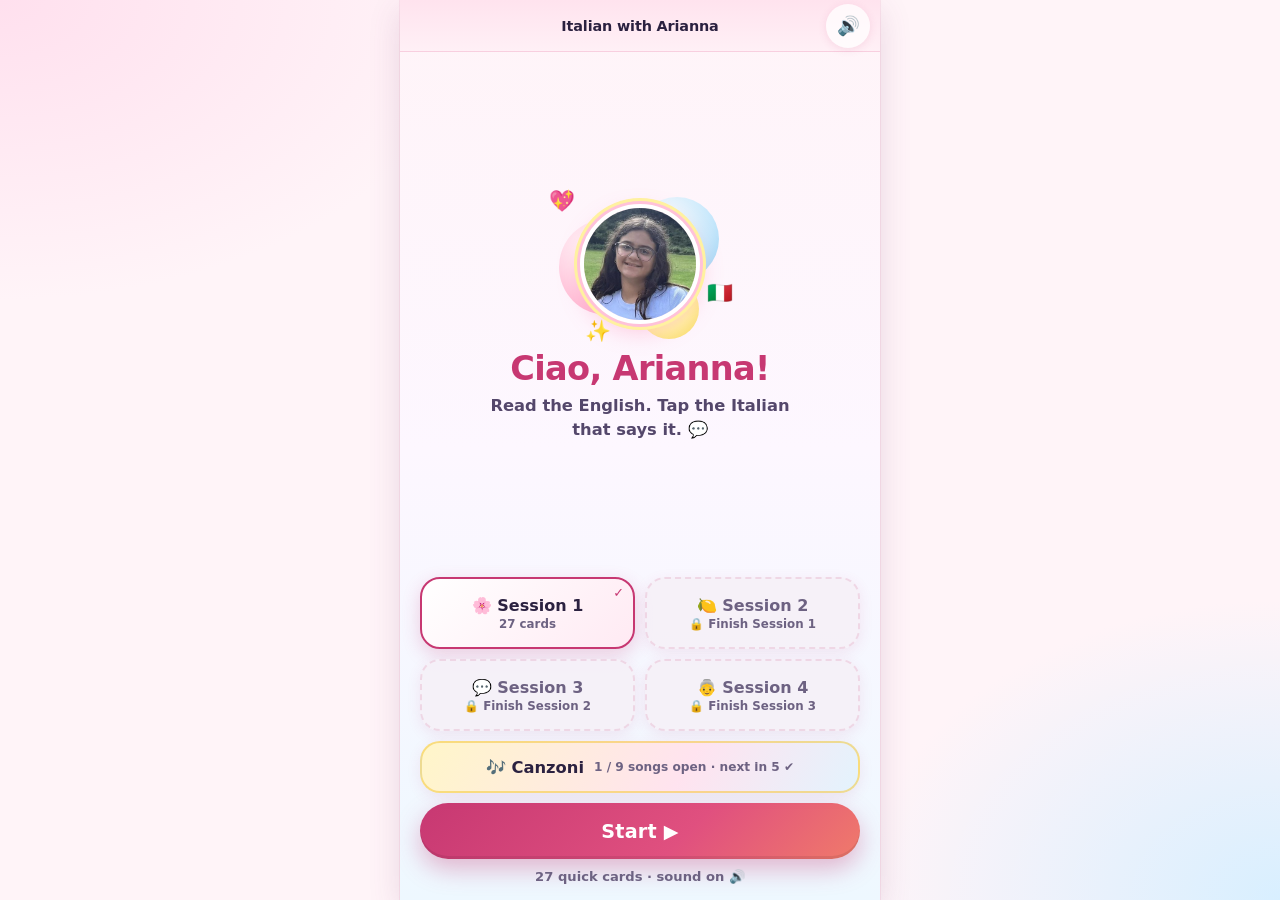
==== index.html @ 91aee91f "v10: remove Malatìa (unsafe verse), Pedro on p06, canadese/inglese traps, Buongiorno tip, Mettiti la" ====
<!DOCTYPE html>
<html lang="en">
<head>
  <meta charset="UTF-8" />
  <meta name="viewport" content="width=device-width, initial-scale=1, viewport-fit=cover" />
  <meta name="theme-color" content="#ffe3ee" />
  <meta name="color-scheme" content="light" />
  <meta name="description" content="Scroll, tap, and learn Italian one card at a time. Ciao, bella!" />
  <title>Italian with Arianna 🇮🇹</title>

  <!-- Add to Home Screen (iPhone / Android) -->
  <meta name="apple-mobile-web-app-capable" content="yes" />
  <meta name="mobile-web-app-capable" content="yes" />
  <meta name="apple-mobile-web-app-status-bar-style" content="default" />
  <meta name="apple-mobile-web-app-title" content="Arianna" />
  <meta name="application-name" content="Italian with Arianna" />
  <meta name="format-detection" content="telephone=no" />
  <link rel="manifest" href="manifest.webmanifest" />
  <link rel="apple-touch-icon" sizes="180x180" href="https://appuccinohub.github.io/arianna-scroll/apple-touch-icon.png" />
  <link rel="icon" type="image/png" sizes="64x64" href="favicon.png" />

  <!-- Link card for iMessage, WhatsApp, Android (Open Graph / Twitter) -->
  <meta property="og:type" content="website" />
  <meta property="og:site_name" content="Arianna Scroll" />
  <meta property="og:title" content="Italian with Arianna 🇮🇹" />
  <meta property="og:description" content="Scroll, tap, and learn Italian one card at a time. Ciao, bella!" />
  <meta property="og:url" content="https://appuccinohub.github.io/arianna-scroll/" />
  <meta property="og:locale" content="en_US" />
  <meta property="og:image" content="https://appuccinohub.github.io/arianna-scroll/og-card.jpg" />
  <meta property="og:image:secure_url" content="https://appuccinohub.github.io/arianna-scroll/og-card.jpg" />
  <meta property="og:image:type" content="image/jpeg" />
  <meta property="og:image:width" content="1200" />
  <meta property="og:image:height" content="1200" />
  <meta property="og:image:alt" content="Cute pastel card: a phone with a gelato, lemons, pizza, hearts and an Italian flag, with the title Italian with Arianna" />
  <meta name="twitter:card" content="summary" />
  <meta name="twitter:title" content="Italian with Arianna 🇮🇹" />
  <meta name="twitter:description" content="Scroll, tap, and learn Italian one card at a time. Ciao, bella!" />
  <meta name="twitter:image" content="https://appuccinohub.github.io/arianna-scroll/og-card.jpg" />
  <meta name="twitter:image:alt" content="Cute pastel card: a phone with a gelato, lemons, pizza, hearts and an Italian flag, with the title Italian with Arianna" />
  <link rel="canonical" href="https://appuccinohub.github.io/arianna-scroll/" />

  <link rel="stylesheet" href="styles.css?v=10" />
</head>
<body>
  <div class="app" id="app">
    <header class="topbar" id="topbar">
      <button type="button" class="icon-btn" id="btnHome" aria-label="Home" title="Home" hidden>
        <span aria-hidden="true">🏠</span>
      </button>
      <div class="top-mid">
        <p class="top-title" id="topTitle">Italian with Arianna</p>
        <div class="dots" id="dots" role="progressbar" aria-label="Progress" aria-valuemin="0" aria-valuemax="10" aria-valuenow="0" hidden></div>
      </div>
      <button type="button" class="icon-btn" id="btnMute" aria-label="Mute sound" aria-pressed="false" title="Sound">
        <span aria-hidden="true" id="muteIcon">🔊</span>
      </button>
    </header>

    <main class="screens">
      <!-- START -->
      <section class="screen active" id="screenHome" aria-labelledby="homeHello">
        <div class="home">
          <div class="home-top">
            <div class="hero-art" aria-hidden="true">
              <span class="orb pink"></span><span class="orb sky"></span><span class="orb lemon"></span>
              <img class="hero-avatar" src="images/avatar.jpg?v=10" alt="Arianna" width="120" height="120" decoding="async" />
              <span class="float f1">💖</span><span class="float f2">🇮🇹</span><span class="float f3">✨</span>
            </div>
            <h1 class="home-hello" id="homeHello">Ciao, Arianna!</h1>
            <p class="home-blurb">Read the English. Tap the Italian that says it. 💬</p>
          </div>

          <div class="home-bottom">
            <div class="picker" id="picker" role="group" aria-label="Choose a session"></div>
            <p class="resume-line" id="resumeLine" hidden></p>
            <button type="button" class="primary-btn" id="btnStart">Start ▶</button>
            <button type="button" class="ghost-btn" id="btnStartOver" hidden>↺ Start over</button>
            <p class="home-soft" id="homeSoft">11 quick cards · sound on 🔊</p>
          </div>
        </div>
      </section>

      <!-- FEED -->
      <section class="screen" id="screenPlay" aria-label="Cards" hidden>
        <div class="feed" id="feed" tabindex="-1" aria-label="Card feed. Swipe up for the next card."></div>
        <div class="side-nav">
          <button type="button" class="nav-btn" id="btnPrev" aria-label="Previous card"><span aria-hidden="true">↑</span></button>
          <button type="button" class="nav-btn" id="btnNext" aria-label="Next card"><span aria-hidden="true">↓</span></button>
        </div>
        <p class="swipe-hint" id="swipeHint" aria-hidden="true" hidden>swipe up ↑</p>
      </section>

      <!-- CANZONI: songs list (open from the start) -->
      <section class="screen" id="screenSongs" aria-labelledby="songsTitle" hidden>
        <div class="songs">
          <h2 class="songs-title" id="songsTitle" tabindex="-1">Canzoni 🎶</h2>
          <p class="songs-blurb" id="songsBlurb">Listen and sing, then 3 quick questions. 🎧</p>
          <div class="song-list" id="songList" role="group" aria-label="Choose a song"></div>
        </div>
      </section>

      <!-- END -->
      <section class="screen" id="screenEnd" aria-labelledby="endTitle" hidden>
        <div class="end">
          <div class="end-top">
            <p class="end-emoji" aria-hidden="true">🎉</p>
            <h2 id="endTitle" tabindex="-1">Brava, Arianna! 🎉</h2>
            <p class="end-score" id="endScore"></p>
            <p class="end-stars" id="endStars" aria-hidden="true"></p>
            <p class="end-blurb" id="endBlurb"></p>
            <div class="unlock" id="unlockBox" hidden>
              <span class="unlock-emoji" aria-hidden="true">🔓</span>
              <div id="unlockText"><strong>Session 2 unlocked!</strong><br />10 new cards are waiting 🍋</div>
            </div>
          </div>
          <div class="end-bottom">
            <button type="button" class="primary-btn" id="btnNextSession" hidden>Start Session 2 ▶</button>
            <button type="button" class="primary-btn" id="btnReplay">↺ Replay</button>
            <button type="button" class="soft-btn" id="btnSongs" hidden>🎶 All songs</button>
            <button type="button" class="soft-btn" id="btnShare">📤 Share</button>
            <button type="button" class="ghost-btn" id="btnEndHome">🏠 Home</button>
          </div>
        </div>
      </section>
    </main>

    <div class="toast" id="toast" role="status" aria-live="polite" hidden></div>
    <div class="confetti" id="confetti" aria-hidden="true"></div>
    <div class="word-bubble" id="wordBubble" role="status" aria-live="polite" hidden></div>
    <audio id="songPlayer" preload="none" playsinline webkit-playsinline></audio>
  </div>
  <noscript><p style="padding:24px;text-align:center">Please turn on JavaScript to play. 💛</p></noscript>
  <script src="data.js?v=10"></script>
  <script src="app.js?v=10"></script>
</body>
</html>
---- styles.css ----
/* Italian with Arianna: phone-first, pastel, 9:16 media frame. */
:root {
  --pink: #ffd6e7;
  --pink-soft: #fff4f8;
  --pink-deep: #c73872;
  --rose: #ff8fb1;
  --sky: #cfe8f8;
  --sky-mid: #9fd6f5;
  --sky-deep: #2a6f9e;
  --lemon: #fff3b0;
  --lemon-deep: #f4c93d;
  --mint: #d4f3e3;
  --ink: #2b2140;
  --ink-soft: #54476b;
  --muted: #6d6282;
  --shadow: 0 10px 30px rgba(120, 60, 110, 0.16);
  --safe-t: env(safe-area-inset-top, 0px);
  --safe-b: env(safe-area-inset-bottom, 0px);
  --safe-l: env(safe-area-inset-left, 0px);
  --safe-r: env(safe-area-inset-right, 0px);
  --app-h: 100vh;
  --top-h: 52px;
  --font: ui-rounded, "SF Pro Rounded", "Nunito", "Segoe UI", system-ui, -apple-system, "Helvetica Neue", sans-serif;
}
@supports (height: 100dvh) { :root { --app-h: 100dvh; } }

* { box-sizing: border-box; }
html, body {
  margin: 0;
  height: 100%;
  overflow: hidden;              /* the app scrolls inside, never the page */
  overscroll-behavior: none;
  font-family: var(--font);
  color: var(--ink);
  background:
    radial-gradient(800px 500px at 0% 0%, #ffe0ee 0%, transparent 60%),
    radial-gradient(700px 500px at 100% 100%, #d8efff 0%, transparent 60%),
    #fff4f8;
  -webkit-text-size-adjust: 100%;
  -webkit-tap-highlight-color: transparent;
}
button { font: inherit; color: inherit; border: 0; background: none; cursor: pointer; touch-action: manipulation; }
button:disabled { cursor: default; }
:focus-visible { outline: 3px solid var(--pink-deep); outline-offset: 3px; border-radius: 14px; }
[hidden] { display: none !important; }

/* ---------- Shell ---------- */
.app {
  position: relative;
  width: 100%;
  max-width: 480px;
  height: var(--app-h);
  margin: 0 auto;
  display: flex;
  flex-direction: column;
  overflow: hidden;
  background: linear-gradient(180deg, #fff4f8 0%, #fdf7ff 50%, #eef8ff 100%);
}
@media (min-width: 520px) {
  .app { box-shadow: 0 0 0 1px rgba(199, 56, 114, 0.08), var(--shadow); }
}

.topbar {
  flex: 0 0 auto;
  display: flex;
  align-items: center;
  gap: 10px;
  min-height: calc(var(--top-h) + var(--safe-t));
  padding: var(--safe-t) calc(10px + var(--safe-r)) 0 calc(10px + var(--safe-l));
  background: linear-gradient(180deg, #ffe3ee, #fff0f6);
  border-bottom: 1px solid rgba(199, 56, 114, 0.12);
  z-index: 10;
}
.top-mid { flex: 1; min-width: 0; display: flex; flex-direction: column; align-items: center; gap: 5px; }
.top-title { margin: 0; font-size: 0.9rem; font-weight: 800; color: var(--ink); letter-spacing: -0.01em; white-space: nowrap; overflow: hidden; text-overflow: ellipsis; max-width: 100%; }
.icon-btn {
  flex: 0 0 auto;
  width: 44px; height: 44px;
  border-radius: 50%;
  display: grid; place-items: center;
  font-size: 1.15rem;
  background: rgba(255, 255, 255, 0.75);
  box-shadow: 0 2px 8px rgba(199, 56, 114, 0.12);
}
.icon-btn:active { transform: scale(0.94); }
.topbar .icon-btn[hidden] + .top-mid { margin-left: 54px; }

.dots { display: flex; gap: 5px; align-items: center; justify-content: center; max-width: 100%; }
.dot { width: 8px; height: 8px; border-radius: 50%; background: rgba(199, 56, 114, 0.18); transition: all 0.25s ease; flex: 0 0 auto; }
.dot.done { background: linear-gradient(135deg, var(--rose), var(--lemon-deep)); }
.dot.here { width: 20px; border-radius: 99px; background: var(--pink-deep); }
.dot.done.here { background: linear-gradient(90deg, var(--pink-deep), var(--rose)); }

.screens { flex: 1; min-height: 0; position: relative; display: flex; }
.screen { flex: 1; min-height: 0; min-width: 0; display: none; flex-direction: column; overflow: hidden; }
.screen.active { display: flex; }

/* ---------- Buttons ---------- */
.primary-btn {
  width: 100%;
  min-height: 56px;
  padding: 14px 22px;
  border-radius: 999px;
  background: linear-gradient(135deg, #c73872, #e0507f 60%, #f07a6a);
  color: #fff;
  font-size: 1.2rem;
  font-weight: 800;
  letter-spacing: 0.01em;
  box-shadow: 0 10px 24px rgba(199, 56, 114, 0.35), inset 0 -3px 0 rgba(0, 0, 0, 0.08);
  transition: transform 0.12s ease, filter 0.12s ease;
}
.primary-btn:active { transform: scale(0.97); }
.primary-btn:hover { filter: brightness(1.05); }
.soft-btn {
  width: 100%;
  min-height: 50px;
  padding: 12px 20px;
  border-radius: 999px;
  background: linear-gradient(135deg, #e3f3fd, #fff7cf);
  color: var(--sky-deep);
  font-size: 1.05rem;
  font-weight: 800;
  box-shadow: 0 6px 16px rgba(42, 111, 158, 0.15), inset 0 0 0 2px rgba(255, 255, 255, 0.9);
}
.soft-btn:active { transform: scale(0.97); }
.ghost-btn {
  min-height: 44px;
  padding: 10px 18px;
  border-radius: 999px;
  color: var(--ink-soft);
  font-size: 0.95rem;
  font-weight: 700;
}
.ghost-btn:hover { background: rgba(199, 56, 114, 0.08); }

/* ---------- Start screen ---------- */
.home {
  flex: 1;
  min-height: 0;
  overflow-y: auto;
  display: flex;
  flex-direction: column;
  padding: 12px calc(20px + var(--safe-r)) calc(16px + var(--safe-b)) calc(20px + var(--safe-l));
  text-align: center;
}
.home-top { flex: 1; display: flex; flex-direction: column; align-items: center; justify-content: center; gap: 6px; min-height: 0; }
.home-bottom { display: flex; flex-direction: column; align-items: center; gap: 10px; padding-top: 10px; }
.hero-art { position: relative; width: 170px; height: 150px; margin-bottom: 4px; }
.orb { position: absolute; border-radius: 50%; animation: float 5s ease-in-out infinite; }
.orb.pink { width: 96px; height: 96px; left: 4px; top: 30px; background: radial-gradient(circle at 35% 30%, #fff, #ffc2d9 60%, #ff9fc2); }
.orb.sky { width: 84px; height: 84px; right: 6px; top: 8px; background: radial-gradient(circle at 35% 30%, #fff, #c6e7fb 60%, #8fcdf2); animation-delay: -1.6s; }
.orb.lemon { width: 60px; height: 60px; right: 26px; bottom: 0; background: radial-gradient(circle at 35% 30%, #fff, #fff1a0 60%, #f6d257); animation-delay: -3s; }
.hero-avatar {                     /* round photo: white ring + pastel outer ring + soft glow */
  position: absolute; inset: 0; margin: auto; z-index: 1;
  width: 120px; height: 120px; box-sizing: border-box;
  border-radius: 50%; object-fit: cover; object-position: 50% 40%;
  border: 4px solid #fff; background: #ffe3ee;
  box-shadow: 0 0 0 3px #ffc2d9, 0 0 0 6px #fff1a0, 0 8px 22px rgba(255, 120, 170, 0.35);
}
.float { position: absolute; z-index: 2; font-size: 1.3rem; animation: float 4s ease-in-out infinite; }
.float.f1 { left: -6px; top: 0; } .float.f2 { right: -8px; bottom: 34px; animation-delay: -1s; } .float.f3 { left: 30px; bottom: -4px; animation-delay: -2s; }
@keyframes float { 0%, 100% { transform: translateY(0); } 50% { transform: translateY(-8px); } }
@keyframes bob { 0%, 100% { transform: translateY(0) rotate(-5deg); } 50% { transform: translateY(-8px) rotate(5deg); } }
.home-hello { margin: 0; font-size: 2.1rem; font-weight: 900; letter-spacing: -0.02em; color: var(--pink-deep); }
.home-blurb { margin: 0; max-width: 300px; font-size: 1.02rem; line-height: 1.45; color: var(--ink-soft); font-weight: 600; }
.home-soft { margin: 0; font-size: 0.82rem; color: var(--muted); font-weight: 600; }
.resume-line { margin: 0; font-size: 0.92rem; font-weight: 700; color: var(--sky-deep); }

.picker { display: grid; grid-template-columns: 1fr 1fr; gap: 10px; width: 100%; }
.sess-btn {
  position: relative;
  min-height: 72px;
  padding: 10px 10px 10px;
  border-radius: 20px;
  background: rgba(255, 255, 255, 0.85);
  border: 2px solid rgba(199, 56, 114, 0.14);
  box-shadow: 0 4px 14px rgba(199, 56, 114, 0.1);
  display: flex; flex-direction: column; align-items: center; justify-content: center; gap: 2px;
  text-align: center;
  transition: transform 0.12s ease, border-color 0.15s ease;
}
.sess-btn .s-name { font-weight: 800; font-size: 1rem; color: var(--ink); }
.sess-btn .s-sub { font-size: 0.74rem; font-weight: 700; color: var(--muted); }
.sess-btn[aria-pressed="true"] { border-color: var(--pink-deep); background: linear-gradient(135deg, #fff, #ffeaf3); box-shadow: 0 6px 18px rgba(199, 56, 114, 0.22); }
.sess-btn[aria-pressed="true"]::after { content: "✓"; position: absolute; top: 6px; right: 9px; font-size: 0.8rem; font-weight: 900; color: var(--pink-deep); }
.sess-btn.locked { background: rgba(245, 240, 248, 0.9); border-style: dashed; }
.sess-btn.locked .s-name { color: var(--muted); }
.sess-btn:active:not(.locked) { transform: scale(0.97); }
.sess-btn.unlocked-pop { animation: unlockPop 0.9s ease 2; }
@keyframes unlockPop { 0%, 100% { transform: scale(1); } 40% { transform: scale(1.06) rotate(-1.5deg); } 70% { transform: scale(0.98) rotate(1deg); } }

/* Canzoni tile: full width under the 2x2 session grid */
.sess-btn.sess-songs {
  grid-column: 1 / -1; min-height: 52px; flex-direction: row; gap: 10px;
  background: linear-gradient(120deg, #fff6c9, #ffe3ef 60%, #e3f3fd); border-color: rgba(244, 201, 61, 0.55);
}
.sess-songs .s-name { font-size: 1.02rem; }
.sess-songs .s-sub { font-size: 0.76rem; }

/* ---------- Canzoni list ---------- */
.songs {
  flex: 1; min-height: 0; overflow-y: auto;
  display: flex; flex-direction: column; gap: 8px;
  padding: 14px calc(16px + var(--safe-r)) calc(16px + var(--safe-b)) calc(16px + var(--safe-l));
  text-align: center;
}
.songs-title { margin: 0; font-size: 1.7rem; font-weight: 900; color: var(--pink-deep); letter-spacing: -0.02em; outline: none; }
.songs-blurb { margin: 0 0 4px; font-size: 0.92rem; font-weight: 700; color: var(--ink-soft); }
.song-list { display: flex; flex-direction: column; gap: 8px; }
.song-row {
  display: flex; align-items: center; gap: 10px; width: 100%;
  min-height: 58px; padding: 8px 12px; border-radius: 18px; text-align: left;
  background: rgba(255, 255, 255, 0.9); border: 2px solid rgba(199, 56, 114, 0.14);
  box-shadow: 0 4px 14px rgba(199, 56, 114, 0.1);
}
.song-row:active { transform: scale(0.98); }
.sr-emoji { flex: 0 0 38px; height: 38px; border-radius: 50%; display: grid; place-items: center; font-size: 1.3rem; background: linear-gradient(135deg, #ffd6e7, #fff3b0); }
.sr-text { flex: 1; min-width: 0; display: flex; flex-direction: column; }
.sr-title { font-weight: 900; font-size: 1rem; color: var(--ink); white-space: nowrap; overflow: hidden; text-overflow: ellipsis; }
.sr-artist { font-size: 0.76rem; font-weight: 700; color: var(--muted); white-space: nowrap; overflow: hidden; text-overflow: ellipsis; }
.sr-state { flex: 0 0 auto; padding: 4px 9px; border-radius: 999px; font-size: 0.74rem; font-weight: 800; color: var(--sky-deep); background: #e3f3fd; }
.sr-state.done { color: #5b4708; background: #fff3a6; }
.song-row.locked { background: #f6f2f8; border-style: dashed; box-shadow: none; }
.song-row.locked .sr-emoji { background: #ece6f0; filter: grayscale(0.3); }
.song-row.locked .sr-title { color: #6f6680; }
.sr-need { color: var(--pink-deep); white-space: normal; }

/* ---------- Feed ---------- */
#screenPlay { position: relative; background: #1d1830; }
.feed {
  flex: 1;
  min-height: 0;
  overflow-y: auto;
  overflow-x: hidden;
  scroll-snap-type: y mandatory;
  overscroll-behavior: contain;
  -webkit-overflow-scrolling: touch;
  scrollbar-width: none;
  outline: none;
}
.feed::-webkit-scrollbar { display: none; }
.feed-card {
  position: relative;
  height: 100%;
  scroll-snap-align: start;
  scroll-snap-stop: always;
  overflow: hidden;
  container-type: size;
  color: #fff;
}
.card-bg {                         /* soft blurred fill around the 9:16 frame */
  position: absolute; inset: -30px;
  width: calc(100% + 60px); height: calc(100% + 60px);
  object-fit: cover;
  filter: blur(22px) saturate(1.2) brightness(0.9);
  opacity: 0.85;
}
/* The media frame is ALWAYS exactly 9:16 and never larger than the card (anchored to the bottom = thumb zone). */
.card-visual {
  position: absolute;
  left: 50%;
  bottom: 0;
  transform: translateX(-50%);
  width: min(100cqw, calc(100cqh * 9 / 16));
  height: min(100cqh, calc(100cqw * 16 / 9));
  overflow: hidden;
  background: linear-gradient(160deg, var(--sky-mid), var(--pink));
}
.card-photo { position: absolute; inset: 0; width: 100%; height: 100%; object-fit: cover; display: block; }
.card-shade {
  position: absolute; inset: 0; pointer-events: none;
  background: linear-gradient(180deg, rgba(30, 20, 50, 0.28) 0%, transparent 18%, transparent 36%, rgba(30, 20, 50, 0.55) 55%, rgba(30, 20, 50, 0.88) 100%);
}
.card-inner {
  position: absolute; left: 0; right: 0; bottom: 0; z-index: 2;
  padding: 0 12px max(14px, calc(var(--safe-b) + 6px));
}
.card-body { display: flex; flex-direction: column; gap: 5px; padding: 0 4px 10px; }
.vibe-row { display: flex; flex-wrap: wrap; align-items: center; gap: 6px; }
.vibe-tag, .song-sticker {
  display: inline-flex; align-items: center; gap: 4px;
  padding: 4px 10px; border-radius: 999px;
  font-size: 0.74rem; font-weight: 800;
}
.vibe-tag { background: rgba(255, 255, 255, 0.24); -webkit-backdrop-filter: blur(6px); backdrop-filter: blur(6px); }
.song-sticker { background: #fff3a6; color: #5b4708; }
.scene { margin: 0; font-size: 0.86rem; font-weight: 600; line-height: 1.3; text-shadow: 0 1px 6px rgba(0, 0, 0, 0.5); }
.en-label { margin: 2px 0 0; font-size: 0.7rem; font-weight: 800; letter-spacing: 0.09em; text-transform: uppercase; color: #ffd6e7; text-shadow: 0 1px 4px rgba(0, 0, 0, 0.5); }
.en-line { margin: 0; font-size: 1.32rem; font-weight: 900; line-height: 1.22; text-shadow: 0 2px 10px rgba(0, 0, 0, 0.55); }

.caption-row { display: flex; flex-direction: column; gap: 8px; counter-reset: opt; }
.caption-btn {
  counter-increment: opt;
  position: relative;
  width: 100%;
  min-height: 50px;
  display: flex; align-items: center; gap: 10px;
  padding: 9px 38px 9px 9px;
  border-radius: 999px;
  border: 2px solid transparent;
  background:
    linear-gradient(rgba(255, 255, 255, 0.96), rgba(255, 255, 255, 0.96)) padding-box,
    linear-gradient(120deg, #9fd6f5, #fff1a0 55%, #ffc2d9) border-box;
  color: #2b2140;
  font-size: 1.02rem; font-weight: 800; line-height: 1.2;
  text-align: left;
  box-shadow: 0 6px 16px rgba(30, 20, 50, 0.22);
  transition: transform 0.14s ease, opacity 0.2s ease;
}
.caption-btn::before {
  content: counter(opt, upper-alpha);
  flex: 0 0 30px; height: 30px; border-radius: 50%;
  display: inline-flex; align-items: center; justify-content: center;
  background: linear-gradient(135deg, #ffd6e7, #fff3b0);
  color: var(--pink-deep); font-size: 0.85rem; font-weight: 900;
}
.caption-btn:active:not(:disabled) { transform: scale(0.97); }
.caption-btn:disabled:not(.correct) { opacity: 0.45; }
.caption-btn.correct {
  background:
    linear-gradient(135deg, #eafaf1, #fff9d6) padding-box,
    linear-gradient(120deg, #6fd3a0, #f4c93d) border-box;
  color: #1d5e3d;
  box-shadow: 0 0 0 4px rgba(111, 211, 160, 0.35), 0 8px 22px rgba(30, 20, 50, 0.25);
  animation: pop 0.35s ease;
}
.caption-btn.correct::before { content: "✓"; background: linear-gradient(135deg, #6fd3a0, #f4c93d); color: #fff; }
.caption-btn.correct::after { content: "✨"; position: absolute; right: 12px; font-size: 1.1rem; }
.caption-btn.wrong {
  background:
    linear-gradient(#fff3ea, #fff3ea) padding-box,
    linear-gradient(120deg, #ffc2d9, #ffe08a) border-box;
  color: #7a3f12;
  animation: shake 0.4s ease;
}
@keyframes pop { 0% { transform: scale(0.95); } 60% { transform: scale(1.03); } 100% { transform: scale(1); } }
@keyframes shake { 0%, 100% { transform: translateX(0); } 25% { transform: translateX(-6px); } 60% { transform: translateX(6px); } }

/* Nonna's speech bubble (video-call style) */
.nonna-bubble {
  position: relative; align-self: flex-start; max-width: 100%;
  margin: 2px 0 2px; padding: 7px 14px 9px; border-radius: 20px 20px 20px 6px;
  background: rgba(255, 255, 255, 0.95); color: var(--ink);
  box-shadow: 0 6px 18px rgba(30, 20, 50, 0.28), inset 0 0 0 2px #ffd6e7;
  display: flex; flex-wrap: wrap; align-items: baseline; column-gap: 8px;
}
.nb-who { flex: 0 0 100%; font-size: 0.72rem; font-weight: 900; letter-spacing: 0.04em; color: var(--pink-deep); }
.nb-text { margin: 0; font-size: 1.42rem; font-weight: 900; line-height: 1.2; color: var(--ink); }
.nb-mean { min-height: 30px; padding: 2px 0; font-size: 0.78rem; font-weight: 800; color: var(--sky-deep); text-decoration: underline; text-underline-offset: 2px; }
.nb-en { flex: 0 0 100%; font-size: 0.9rem; font-weight: 800; color: var(--sky-deep); }
.nb-reveal { animation: pop 0.35s ease; }

/* Song questions: the lyric line + replay */
.lyric-q { display: flex; flex-direction: column; align-items: flex-start; gap: 6px; margin: 2px 0; }
.lq-line {
  margin: 0; padding: 8px 12px; border-radius: 16px; max-width: 100%;
  background: rgba(255, 255, 255, 0.93); color: var(--ink);
  font-size: 1.02rem; font-weight: 800; line-height: 1.35; font-style: italic;
  box-shadow: 0 4px 14px rgba(30, 20, 50, 0.22);
}
.lq-line::before { content: "♪ "; color: var(--pink-deep); font-style: normal; }
.lq-blank { display: inline-block; min-width: 54px; margin: 0 2px; text-align: center; font-style: normal; color: var(--pink-deep); border-bottom: 3px dashed var(--pink-deep); }
.lq-hl { padding: 0 3px; border-radius: 6px; background: #fff1a0; color: var(--pink-deep); font-style: normal; }
.replay-btn {
  min-height: 40px; padding: 6px 14px; border-radius: 999px;
  background: linear-gradient(120deg, #ffe3ef, #fff6c9); color: var(--pink-deep);
  font-size: 0.86rem; font-weight: 900; box-shadow: 0 4px 12px rgba(0, 0, 0, 0.2), inset 0 0 0 2px rgba(255, 255, 255, 0.9);
}
.replay-btn[aria-pressed="true"] { background: var(--pink-deep); color: #fff; }

/* little celebration burst on a correct pick */
.sparkles { position: absolute; z-index: 45; width: 0; height: 0; pointer-events: none; }
.sparkles i { position: absolute; left: -9px; top: -10px; font-size: 1.1rem; font-style: normal; animation: spark 0.85s ease-out forwards; }
@keyframes spark { 0% { opacity: 0; transform: translate(0, 0) scale(0.4); } 25% { opacity: 1; } 100% { opacity: 0; transform: translate(var(--dx), var(--dy)) scale(1.15); } }

.feedback {
  margin: 8px 0 0;
  padding: 9px 12px;
  border-radius: 18px;
  font-size: 0.92rem; font-weight: 800; text-align: center; line-height: 1.3;
  box-shadow: 0 6px 16px rgba(30, 20, 50, 0.2);
}
.feedback.ok { background: linear-gradient(120deg, #d9f5e7, #fff3b0); color: #1f4a36; }
.feedback.soft { background: linear-gradient(120deg, #fff3ea, #ffe3ef); color: #7a3f12; }
.feedback .fb-sub { display: block; margin-top: 2px; font-size: 0.82rem; font-weight: 700; }
.feedback .fb-tip { margin-top: 4px; padding-top: 4px; border-top: 1px dashed rgba(0,0,0,0.12); font-weight: 600; }

.song-box {
  position: absolute; z-index: 3;
  top: 10px; left: 10px; right: 62px;
  display: flex; flex-direction: column; align-items: flex-start; gap: 5px;
}
.clip-pill {
  display: inline-flex; align-items: center; gap: 8px;
  min-height: 44px; max-width: 100%;
  padding: 6px 14px 6px 6px; border-radius: 999px;
  background: linear-gradient(120deg, #ffe3ef, #fff6c9);
  color: var(--ink); font-size: 0.86rem; font-weight: 800; text-align: left;
  box-shadow: 0 4px 14px rgba(0, 0, 0, 0.22), inset 0 0 0 2px rgba(255, 255, 255, 0.9);
}
.clip-ico {
  flex: 0 0 32px; height: 32px; border-radius: 50%;
  display: grid; place-items: center;
  background: var(--pink-deep); color: #fff; font-size: 0.8rem;
}
.clip-name { overflow: hidden; text-overflow: ellipsis; white-space: nowrap; }
.clip-credit {
  font-size: 0.68rem; font-weight: 700; color: #fff; text-decoration: underline; text-underline-offset: 2px;
  padding: 2px 8px; border-radius: 999px; background: rgba(43, 33, 64, 0.45);
}
.eq { display: inline-flex; align-items: flex-end; gap: 3px; height: 16px; }
.eq span { width: 3px; height: 30%; border-radius: 2px; background: var(--pink-deep); }
.eq.mini { display: none; }
.is-playing .eq.mini { display: inline-flex; }
.is-playing .eq span { animation: eqb 0.9s ease-in-out infinite; }
.eq span:nth-child(2) { animation-delay: -0.3s !important; } .eq span:nth-child(3) { animation-delay: -0.6s !important; }
.eq span:nth-child(4) { animation-delay: -0.15s !important; } .eq span:nth-child(5) { animation-delay: -0.45s !important; }
.eq span:nth-child(6) { animation-delay: -0.75s !important; } .eq span:nth-child(7) { animation-delay: -0.2s !important; }
@keyframes eqb { 0%, 100% { height: 25%; } 50% { height: 100%; } }

/* karaoke lyrics */
.lyrics { position: relative; overflow: hidden; width: 100%; height: 112px; border-radius: 18px;
  background: rgba(255, 255, 255, 0.72); box-shadow: inset 0 0 0 2px rgba(255, 255, 255, 0.9);
  -webkit-mask-image: linear-gradient(180deg, transparent 0, #000 22%, #000 78%, transparent 100%);
          mask-image: linear-gradient(180deg, transparent 0, #000 22%, #000 78%, transparent 100%); }
.ly-list { padding: 30px 12px; transition: transform 0.5s ease; }
.ly-line { margin: 0 0 6px; font-size: 1rem; font-weight: 800; line-height: 1.35; color: rgba(43, 33, 64, 0.45); text-align: center; transition: color 0.3s, transform 0.3s; }
.ly-line.on { color: var(--pink-deep); transform: scale(1.04); }
.ly-line.past { color: rgba(43, 33, 64, 0.6); }
.ly-break { letter-spacing: 6px; }
.w { font: inherit; color: inherit; padding: 0 1px; border-bottom: 2px dotted rgba(199, 56, 114, 0.45); border-radius: 4px; cursor: pointer; }
.w:active { background: rgba(255, 214, 231, 0.9); }
.lyrics.compact { height: 40px; max-width: 270px; -webkit-mask-image: none; mask-image: none; background: rgba(255, 255, 255, 0.86); }
.lyrics.compact .ly-list { padding: 8px 10px; }
.lyrics.compact .ly-line { font-size: 0.92rem; margin-bottom: 14px; white-space: nowrap; overflow: hidden; text-overflow: ellipsis; }
.word-bubble {
  position: absolute; z-index: 40;
  padding: 10px 14px; border-radius: 16px;
  background: #fff; color: var(--ink);
  font-size: 0.95rem; font-weight: 700; line-height: 1.35; text-align: center;
  box-shadow: 0 10px 28px rgba(43, 33, 64, 0.28), inset 0 0 0 2px #ffd6e7;
  animation: toastIn2 0.18s ease;
}
.word-bubble strong { color: var(--pink-deep); }
.wb-say { display: block; margin-top: 4px; font-size: 0.8rem; font-weight: 700; color: var(--sky-deep); }
@keyframes toastIn2 { from { opacity: 0; transform: translateY(4px); } to { opacity: 1; transform: none; } }

/* song break card */
.song-frame { background: radial-gradient(260px 200px at 20% 10%, #fff3b0, transparent 70%), radial-gradient(300px 260px at 90% 90%, #cfe8f8, transparent 70%), linear-gradient(170deg, #ffe3ef, #fdf1ff 55%, #e6f4ff); color: var(--ink); }
.song-inner { position: absolute; inset: 0; display: flex; flex-direction: column; align-items: center; justify-content: space-between; gap: 8px;
  padding: 14px 16px max(14px, calc(var(--safe-b) + 6px)); text-align: center; }
.song-vibe { background: rgba(255, 255, 255, 0.85); color: var(--pink-deep); }
.disc-wrap { position: relative; width: min(52cqw, 34cqh, 210px); aspect-ratio: 1; flex: 0 0 auto; }
.record { position: absolute; inset: 0; border-radius: 50%;
  background: repeating-radial-gradient(circle, #2b2140 0 2px, #3a2d52 2px 5px); box-shadow: 0 10px 30px rgba(43, 33, 64, 0.35), inset 0 0 0 6px #ff8fb1;
  display: grid; place-items: center; animation: spin 3.2s linear infinite; animation-play-state: paused; }
.is-playing .record { animation-play-state: running; }
.record-label { width: 44%; height: 44%; border-radius: 50%; object-fit: cover; object-position: 40% 30%; border: 4px solid #fff3b0; }
.record::after { content: ""; position: absolute; width: 7%; height: 7%; border-radius: 50%; background: #fff; }
@keyframes spin { to { transform: rotate(360deg); } }
.disc-wrap .eq { position: absolute; right: -14px; bottom: 4px; height: 34px; gap: 4px; }
.disc-wrap .eq span { width: 5px; background: linear-gradient(#ff8fb1, #f4c93d); }
.note { position: absolute; font-size: 1.4rem; color: var(--pink-deep); opacity: 0; }
.is-playing .note { animation: noteUp 2.4s ease-in infinite; }
.note.n1 { left: -8px; top: 30%; } .note.n2 { right: -6px; top: 8%; animation-delay: -0.8s !important; } .note.n3 { left: 18%; top: -6px; animation-delay: -1.6s !important; }
@keyframes noteUp { 0% { opacity: 0; transform: translateY(10px) scale(0.8); } 30% { opacity: 1; } 100% { opacity: 0; transform: translateY(-30px) scale(1.1); } }
.song-title { margin: 0; font-size: 1.3rem; font-weight: 900; color: var(--pink-deep); letter-spacing: -0.01em; }
.song-scene { margin: -4px 0 0; font-size: 0.86rem; font-weight: 700; color: var(--ink-soft); }
.song-toggle { min-height: 52px; min-width: 190px; padding: 12px 26px; border-radius: 999px;
  background: linear-gradient(135deg, #c73872, #e0507f 60%, #f07a6a); color: #fff; font-size: 1.1rem; font-weight: 900;
  box-shadow: 0 8px 20px rgba(199, 56, 114, 0.35); }
.song-toggle.big-blocked { min-height: 60px; font-size: 1.2rem; animation: unlockPop 1.2s ease infinite; }
.song-foot { display: flex; flex-direction: column; align-items: center; gap: 4px; }
.song-frame .clip-credit { color: var(--sky-deep); background: rgba(255, 255, 255, 0.8); }
.song-hint { font-size: 0.8rem; font-weight: 800; color: var(--muted); }
@media (max-height: 700px) {
  .lyrics { height: 96px; } .ly-list { padding: 24px 10px; } .ly-line { font-size: 0.94rem; }
  .song-title { font-size: 1.15rem; } .song-toggle { min-height: 48px; }
}

.side-nav {
  position: absolute; z-index: 5;
  right: calc(8px + var(--safe-r));
  top: 22%;
  display: flex; flex-direction: column; gap: 10px;
}
.nav-btn {
  width: 44px; height: 44px; border-radius: 50%;
  display: grid; place-items: center;
  background: rgba(255, 255, 255, 0.82);
  color: var(--pink-deep);
  font-size: 1.2rem; font-weight: 900;
  box-shadow: 0 4px 14px rgba(0, 0, 0, 0.22);
}
.nav-btn:disabled { opacity: 0.35; }
.nav-btn:active:not(:disabled) { transform: scale(0.92); }
.swipe-hint {
  position: absolute; z-index: 4; left: 50%; top: 10px; transform: translateX(-50%);
  margin: 0; padding: 5px 12px; border-radius: 999px;
  background: rgba(255, 255, 255, 0.85); color: var(--pink-deep);
  font-size: 0.78rem; font-weight: 800;
  animation: hint 1.6s ease-in-out infinite;
  pointer-events: none;
}
@keyframes hint { 0%, 100% { transform: translate(-50%, 0); } 50% { transform: translate(-50%, -5px); } }

/* ---------- End screen ---------- */
.end {
  flex: 1; min-height: 0; overflow-y: auto;
  display: flex; flex-direction: column;
  padding: 16px calc(20px + var(--safe-r)) calc(16px + var(--safe-b)) calc(20px + var(--safe-l));
  text-align: center;
  background:
    radial-gradient(400px 300px at 15% 10%, rgba(255, 214, 231, 0.9), transparent 60%),
    radial-gradient(400px 300px at 90% 60%, rgba(207, 232, 248, 0.9), transparent 60%);
}
.end-top { flex: 1; display: flex; flex-direction: column; align-items: center; justify-content: center; gap: 6px; }
.end-bottom { display: flex; flex-direction: column; align-items: center; gap: 10px; padding-top: 12px; }
.end-emoji { margin: 0; font-size: 3.6rem; animation: bob 2.4s ease-in-out infinite; }
#endTitle { margin: 0; font-size: 2rem; font-weight: 900; color: var(--pink-deep); letter-spacing: -0.02em; outline: none; }
.end-score { margin: 4px 0 0; font-size: 1.15rem; font-weight: 800; color: var(--ink); }
.end-stars { margin: 0; font-size: 1.6rem; letter-spacing: 2px; }
.end-blurb { margin: 0; max-width: 300px; color: var(--ink-soft); font-weight: 600; line-height: 1.45; }
.unlock {
  margin-top: 10px;
  display: flex; align-items: center; gap: 12px; text-align: left;
  padding: 12px 16px; border-radius: 20px;
  background: linear-gradient(120deg, #fff3b0, #ffd6e7);
  color: var(--ink); font-size: 0.95rem; line-height: 1.35;
  box-shadow: 0 8px 22px rgba(199, 56, 114, 0.2);
  animation: unlockPop 0.9s ease 1;
}
.unlock-emoji { font-size: 2rem; }

/* ---------- Toast + confetti ---------- */
.toast {
  position: absolute; z-index: 30;
  left: 50%; top: calc(var(--top-h) + var(--safe-t) + 12px);
  transform: translateX(-50%);
  width: max-content; max-width: calc(100% - 32px);
  padding: 12px 18px; border-radius: 18px;
  background: rgba(43, 33, 64, 0.94); color: #fff;
  font-size: 0.95rem; font-weight: 700; text-align: center; line-height: 1.35;
  word-break: break-word;
  box-shadow: var(--shadow);
  animation: toastIn 0.25s ease;
}
.toast.toast-song { background: linear-gradient(135deg, #ff5fa2, #8f6bff); font-size: 1rem; animation: toastIn 0.25s ease, songPop 0.6s ease 0.25s 1; }
@keyframes songPop { 0%, 100% { transform: translate(-50%, 0) scale(1); } 40% { transform: translate(-50%, 0) scale(1.07); } }
@media (prefers-reduced-motion: reduce) { .toast.toast-song { animation: none; } }
@keyframes toastIn { from { opacity: 0; transform: translate(-50%, -8px); } to { opacity: 1; transform: translate(-50%, 0); } }
.confetti { position: absolute; inset: 0; pointer-events: none; overflow: hidden; z-index: 25; }
.confetti i {
  position: absolute; top: -20px;
  width: 9px; height: 14px; border-radius: 3px;
  animation: fall linear forwards;
}
@keyframes fall {
  0% { transform: translate3d(0, 0, 0) rotate(0deg); opacity: 1; }
  100% { transform: translate3d(var(--dx, 0px), calc(var(--app-h) + 40px), 0) rotate(720deg); opacity: 0.9; }
}

/* ---------- Small phones (iPhone SE 375x667 and shorter) ---------- */
@media (max-height: 700px) {
  :root { --top-h: 48px; }
  .hero-art { transform: scale(0.8); margin: -12px 0 -14px; }
  .home-hello { font-size: 1.8rem; }
  .sess-btn { min-height: 56px; padding: 7px 8px; }
  .sess-btn.sess-songs { min-height: 46px; }
  .picker { gap: 8px; }
  .home-bottom { gap: 8px; }
  .nb-text { font-size: 1.24rem; }
  .nonna-bubble { padding: 5px 12px 7px; }
  .lq-line { font-size: 0.95rem; padding: 6px 10px; }
  .replay-btn { min-height: 36px; }
  .en-line { font-size: 1.18rem; }
  .scene { font-size: 0.8rem; }
  .caption-btn { min-height: 46px; font-size: 0.98rem; padding-top: 7px; padding-bottom: 7px; }
  .caption-row { gap: 7px; }
  .card-body { gap: 4px; padding-bottom: 8px; }
  .feedback { padding: 7px 10px; font-size: 0.88rem; }
  .end-emoji { font-size: 2.8rem; }
}
@media (max-width: 350px) {
  .caption-btn { font-size: 0.92rem; }
  .en-line { font-size: 1.12rem; }
}

@media (prefers-reduced-motion: reduce) {
  *, *::before, *::after { animation-duration: 0.01ms !important; animation-iteration-count: 1 !important; transition: none !important; scroll-behavior: auto !important; }
}
.wb-it { color: #1d5e3d; font-weight: 900; }
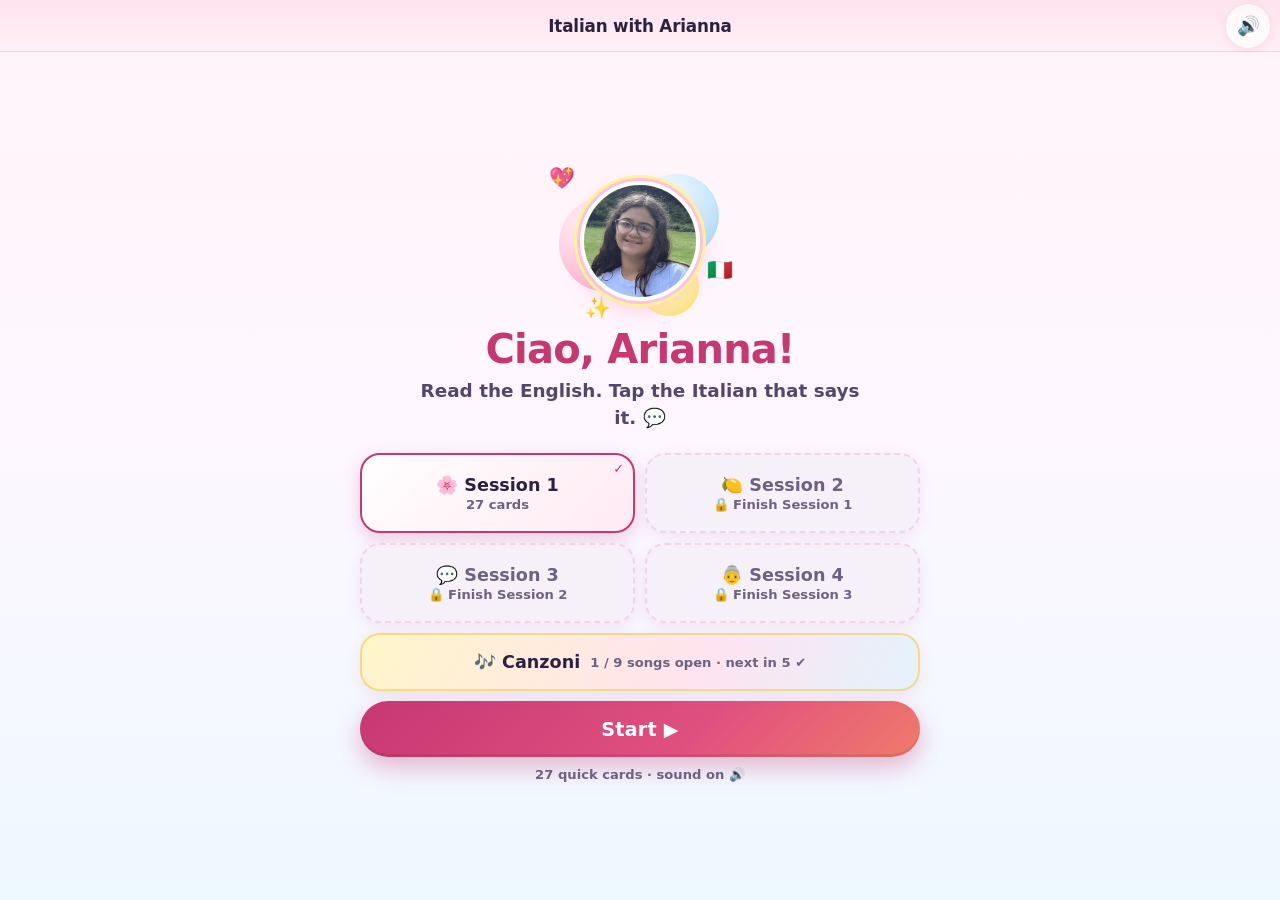
==== commit 76d55e9d: "v11: laptop two-column cards (picture fully visible, words in side panel); novice text edits (46 inc" ====
--- a/index.html
+++ b/index.html
@@ -39,7 +39,7 @@
   <meta name="twitter:image:alt" content="Cute pastel card: a phone with a gelato, lemons, pizza, hearts and an Italian flag, with the title Italian with Arianna" />
   <link rel="canonical" href="https://appuccinohub.github.io/arianna-scroll/" />
 
-  <link rel="stylesheet" href="styles.css?v=10" />
+  <link rel="stylesheet" href="styles.css?v=11" />
 </head>
 <body>
   <div class="app" id="app">
@@ -63,7 +63,7 @@
           <div class="home-top">
             <div class="hero-art" aria-hidden="true">
               <span class="orb pink"></span><span class="orb sky"></span><span class="orb lemon"></span>
-              <img class="hero-avatar" src="images/avatar.jpg?v=10" alt="Arianna" width="120" height="120" decoding="async" />
+              <img class="hero-avatar" src="images/avatar.jpg?v=11" alt="Arianna" width="120" height="120" decoding="async" />
               <span class="float f1">💖</span><span class="float f2">🇮🇹</span><span class="float f3">✨</span>
             </div>
             <h1 class="home-hello" id="homeHello">Ciao, Arianna!</h1>
@@ -130,7 +130,7 @@
     <audio id="songPlayer" preload="none" playsinline webkit-playsinline></audio>
   </div>
   <noscript><p style="padding:24px;text-align:center">Please turn on JavaScript to play. 💛</p></noscript>
-  <script src="data.js?v=10"></script>
-  <script src="app.js?v=10"></script>
+  <script src="data.js?v=11"></script>
+  <script src="app.js?v=11"></script>
 </body>
 </html>
--- a/styles.css
+++ b/styles.css
@@ -590,3 +590,205 @@
   *, *::before, *::after { animation-duration: 0.01ms !important; animation-iteration-count: 1 !important; transition: none !important; scroll-behavior: auto !important; }
 }
 .wb-it { color: #1d5e3d; font-weight: 900; }
+
+/* ==========================================================================
+   LAPTOP / CHROMEBOOK (v11): wide screens get a real two-column card.
+   Picture or video fully visible on the LEFT (nothing written on it),
+   all the words + answers in a clean white panel on the RIGHT.
+   Phones never match this query, so the phone layout is untouched.
+   ========================================================================== */
+@media (min-width: 900px) and (min-height: 540px) {
+  .app { max-width: 1440px; }
+  .top-title { font-size: 1.05rem; }
+  .dot { width: 10px; height: 10px; }
+  .dot.here { width: 24px; }
+
+  /* Home, Canzoni, end: centered column instead of stretched */
+  .home { justify-content: center; }
+  .home-top { flex: 0 0 auto; }
+  .home-top, .home-bottom { width: 100%; max-width: 560px; margin: 0 auto; }
+  .home-bottom { padding-top: 22px; }
+  .home-blurb { max-width: 440px; font-size: 1.15rem; }
+  .home-hello { font-size: 2.5rem; }
+  .sess-btn { min-height: 80px; }
+  .sess-btn .s-name { font-size: 1.1rem; }
+  .sess-btn .s-sub { font-size: 0.82rem; }
+  .sess-btn.sess-songs { min-height: 58px; }
+  .sess-btn:hover:not(.locked) { border-color: rgba(199, 56, 114, 0.45); }
+  .songs { padding-top: 24px; }
+  .songs > * { width: 100%; max-width: 640px; margin-left: auto; margin-right: auto; }
+  .songs-title { font-size: 2rem; }
+  .songs-blurb { font-size: 1rem; }
+  .song-row { min-height: 64px; }
+  .song-row:hover:not(.locked) { border-color: rgba(199, 56, 114, 0.45); }
+  .sr-title { font-size: 1.08rem; }
+  .sr-artist { font-size: 0.82rem; }
+  .end-top, .end-bottom { width: 100%; max-width: 520px; margin: 0 auto; }
+  .end-bottom { padding-bottom: 8px; }
+
+  /* ---- Card geometry (cq units = the card itself) ---- */
+  .feed-card {
+    --mh: min(calc(100cqh - 44px), calc(44cqw * 16 / 9));   /* picture height */
+    --mw: calc(var(--mh) * 9 / 16);                          /* picture width: exact 9:16, whole picture shows */
+    --gap: clamp(20px, 2.6cqw, 40px);
+    --pw: clamp(340px, calc(100cqw - var(--mw) - var(--gap) - 150px), 640px);  /* text panel width */
+  }
+  .card-bg { filter: blur(26px) saturate(1.15) brightness(0.8); }
+
+  .card-visual {
+    left: 50%; top: 50%; bottom: auto;
+    transform: translate(-50%, -50%);
+    width: calc(var(--mw) + var(--gap) + var(--pw));
+    height: var(--mh);
+    overflow: visible;
+    background: none;
+    display: grid;
+    grid-template-columns: var(--mw) var(--pw);
+    grid-template-rows: minmax(0, 1fr) auto minmax(0, auto) minmax(0, 1fr);  /* clip pill + words stay together, centered */
+    column-gap: var(--gap);
+  }
+  .card-visual:not(.song-frame)::before {          /* the white text panel */
+    content: ""; grid-area: 1 / 2 / 5 / 3;
+    border-radius: 26px;
+    background: rgba(255, 255, 255, 0.97);
+    box-shadow: 0 18px 50px rgba(20, 10, 40, 0.35);
+  }
+  .card-visual > .card-photo {
+    position: relative; inset: auto;
+    grid-area: 1 / 1 / 5 / 2;
+    width: 100%; height: 100%;
+    object-fit: cover;                               /* frame is exactly 9:16 like every photo/video: nothing cropped */
+    border-radius: 22px;
+    background: linear-gradient(160deg, var(--sky-mid), var(--pink));
+    box-shadow: 0 18px 50px rgba(20, 10, 40, 0.4);
+  }
+  .card-shade { display: none; }
+
+  /* Song clip pill + credit (+ mini lyrics while playing): top of the panel, not on the picture */
+  .song-box {
+    position: relative; z-index: 1;
+    top: auto; left: auto; right: auto;
+    grid-area: 2 / 2 / 3 / 3;
+    padding: 24px 30px 0;
+    flex-direction: row; flex-wrap: wrap; align-items: center; gap: 8px 12px;
+  }
+  .clip-pill { font-size: 0.95rem; box-shadow: 0 3px 10px rgba(43, 33, 64, 0.14), inset 0 0 0 2px #ffd6e7; }
+  .clip-pill:hover { filter: brightness(1.03); }
+  .song-box .clip-credit { color: var(--sky-deep); background: #eaf5fc; font-size: 0.74rem; }
+  .song-box .lyrics.compact { flex: 1 0 100%; max-width: 100%; height: 44px; background: #fff4f8; box-shadow: inset 0 0 0 2px #ffd6e7; }
+  .song-box .lyrics.compact .ly-line { font-size: 1rem; }
+
+  /* All words + answers */
+  .card-inner {
+    position: relative; z-index: 1;
+    left: auto; right: auto; bottom: auto;
+    grid-area: 3 / 2 / 4 / 3;
+    min-height: 0;
+    overflow-y: auto;
+    display: flex; flex-direction: column; justify-content: safe center;
+    padding: 24px 30px;
+    color: var(--ink);
+    scrollbar-width: thin;
+  }
+  .card-body { gap: 8px; padding: 0 0 16px; }
+  .vibe-tag { background: #ffe3ee; color: var(--pink-deep); -webkit-backdrop-filter: none; backdrop-filter: none; }
+  .vibe-tag, .song-sticker { font-size: 0.86rem; padding: 5px 12px; }
+  .scene { color: var(--ink-soft); text-shadow: none; font-size: 1.05rem; line-height: 1.4; }
+  .en-label { color: var(--pink-deep); text-shadow: none; font-size: 0.8rem; margin-top: 4px; }
+  .en-line { color: var(--ink); text-shadow: none; font-size: 1.75rem; line-height: 1.2; }
+  .nonna-bubble { background: #fff4f8; box-shadow: inset 0 0 0 2px #ffd6e7; padding: 9px 16px 11px; }
+  .nb-who { font-size: 0.8rem; }
+  .nb-text { font-size: 1.65rem; }
+  .nb-mean { font-size: 0.88rem; }
+  .nb-en { font-size: 1rem; }
+  .lq-line { background: #fff4f8; box-shadow: inset 0 0 0 2px #ffd6e7; font-size: 1.18rem; padding: 10px 14px; }
+  .replay-btn { font-size: 0.92rem; box-shadow: 0 3px 10px rgba(43, 33, 64, 0.14), inset 0 0 0 2px #ffd6e7; }
+  .caption-row { gap: 10px; }
+  .caption-btn {
+    min-height: 58px; padding: 11px 42px 11px 11px;
+    font-size: 1.16rem;
+    box-shadow: 0 4px 12px rgba(43, 33, 64, 0.12);
+  }
+  .caption-btn::before { flex-basis: 34px; height: 34px; font-size: 0.92rem; }
+  .caption-btn:hover:not(:disabled) { box-shadow: 0 8px 20px rgba(199, 56, 114, 0.22); transform: translateY(-1px); }
+  .feedback { margin-top: 12px; padding: 11px 14px; font-size: 1.02rem; box-shadow: none; }
+  .feedback .fb-sub { font-size: 0.94rem; }
+
+  /* ---- Song break (LISTEN): record on the left, lyrics + controls on the right ---- */
+  .song-frame {
+    border-radius: 26px; overflow: hidden;
+    box-shadow: 0 18px 50px rgba(20, 10, 40, 0.35);
+    background: radial-gradient(420px 320px at 12% 12%, #fff3b0, transparent 70%), radial-gradient(520px 420px at 95% 95%, #cfe8f8, transparent 70%), linear-gradient(170deg, #ffe3ef, #fdf1ff 55%, #e6f4ff);
+  }
+  .song-inner {
+    grid-area: 1 / 1 / 5 / 3;
+    display: grid;
+    grid-template-columns: var(--mw) minmax(0, 1fr);
+    grid-template-rows: auto auto auto minmax(120px, 1fr) auto auto;
+    grid-template-areas: "disc vibe" "disc title" "disc scene" "disc lyr" "disc btn" "disc foot";
+    column-gap: var(--gap); row-gap: 10px;
+    align-items: center; justify-items: center;
+    padding: 28px 34px 24px 0;
+  }
+  .song-inner > .vibe-row { grid-area: vibe; }
+  .song-inner > .disc-wrap { grid-area: disc; width: min(calc(var(--mw) - 70px), 320px); }
+  .song-inner > .song-title { grid-area: title; font-size: 1.8rem; }
+  .song-inner > .song-scene { grid-area: scene; margin: 0; font-size: 1.05rem; }
+  .song-inner > .lyrics { grid-area: lyr; height: 100%; max-height: 360px; align-self: stretch; }
+  .song-inner > .song-toggle { grid-area: btn; }
+  .song-inner > .song-foot { grid-area: foot; }
+  .song-vibe { font-size: 0.9rem; }
+  .ly-list { padding: 40px 18px; }
+  .ly-line { font-size: 1.22rem; margin-bottom: 10px; }
+  .song-toggle { min-width: 240px; font-size: 1.2rem; }
+  .song-hint { font-size: 0.9rem; }
+
+  /* Arrows sit in the right margin, clear of the panel */
+  .side-nav { right: calc(14px + var(--safe-r)); top: 50%; transform: translateY(-50%); gap: 12px; }
+  .nav-btn { width: 52px; height: 52px; font-size: 1.35rem; }
+  .nav-btn:hover:not(:disabled) { background: #fff; }
+  .swipe-hint {
+    left: auto; right: 10px; top: calc(50% - 96px);
+    font-size: 0; animation-name: hintR;
+  }
+  .swipe-hint::after { content: "press ↓"; font-size: 0.82rem; }
+}
+@keyframes hintR { 0%, 100% { transform: translateY(0); } 50% { transform: translateY(-5px); } }
+
+/* Short laptop screens (1366×768, 1280×800 minus browser bars) */
+@media (min-width: 900px) and (min-height: 540px) and (max-height: 760px) {
+  .card-inner { padding: 18px 26px; }
+  .song-box { padding: 18px 26px 0; }
+  .card-body { gap: 6px; padding-bottom: 12px; }
+  .scene { font-size: 0.98rem; line-height: 1.35; }
+  .en-line { font-size: 1.5rem; }
+  .nb-text { font-size: 1.45rem; }
+  .lq-line { font-size: 1.08rem; padding: 8px 12px; }
+  .caption-row { gap: 8px; }
+  .caption-btn { min-height: 50px; font-size: 1.06rem; padding-top: 8px; padding-bottom: 8px; }
+  .caption-btn::before { flex-basis: 30px; height: 30px; }
+  .feedback { margin-top: 10px; padding: 8px 12px; font-size: 0.96rem; }
+  .feedback .fb-sub { font-size: 0.88rem; }
+  .song-inner { padding: 20px 28px 18px 0; row-gap: 8px; }
+  .song-inner > .song-title { font-size: 1.5rem; }
+  .ly-line { font-size: 1.1rem; margin-bottom: 8px; }
+  .home-hello { font-size: 2.2rem; }
+}
+
+/* Big screens (1920×1080): a little larger still */
+@media (min-width: 1200px) and (min-height: 900px) {
+  .en-line { font-size: 2rem; }
+  .nb-text { font-size: 1.85rem; }
+  .scene { font-size: 1.15rem; }
+  .caption-btn { min-height: 64px; font-size: 1.28rem; }
+  .caption-btn::before { flex-basis: 38px; height: 38px; font-size: 1rem; }
+  .feedback { font-size: 1.1rem; }
+  .feedback .fb-sub { font-size: 1rem; }
+  .card-inner { padding: 30px 38px; }
+  .song-box { padding: 30px 38px 0; }
+  .song-inner > .disc-wrap { width: min(calc(var(--mw) - 90px), 400px); }
+  .song-inner > .lyrics { max-height: 420px; }
+  .song-inner > .song-title { font-size: 2.1rem; }
+  .song-inner > .song-scene { font-size: 1.15rem; }
+  .ly-line { font-size: 1.4rem; margin-bottom: 12px; }
+}
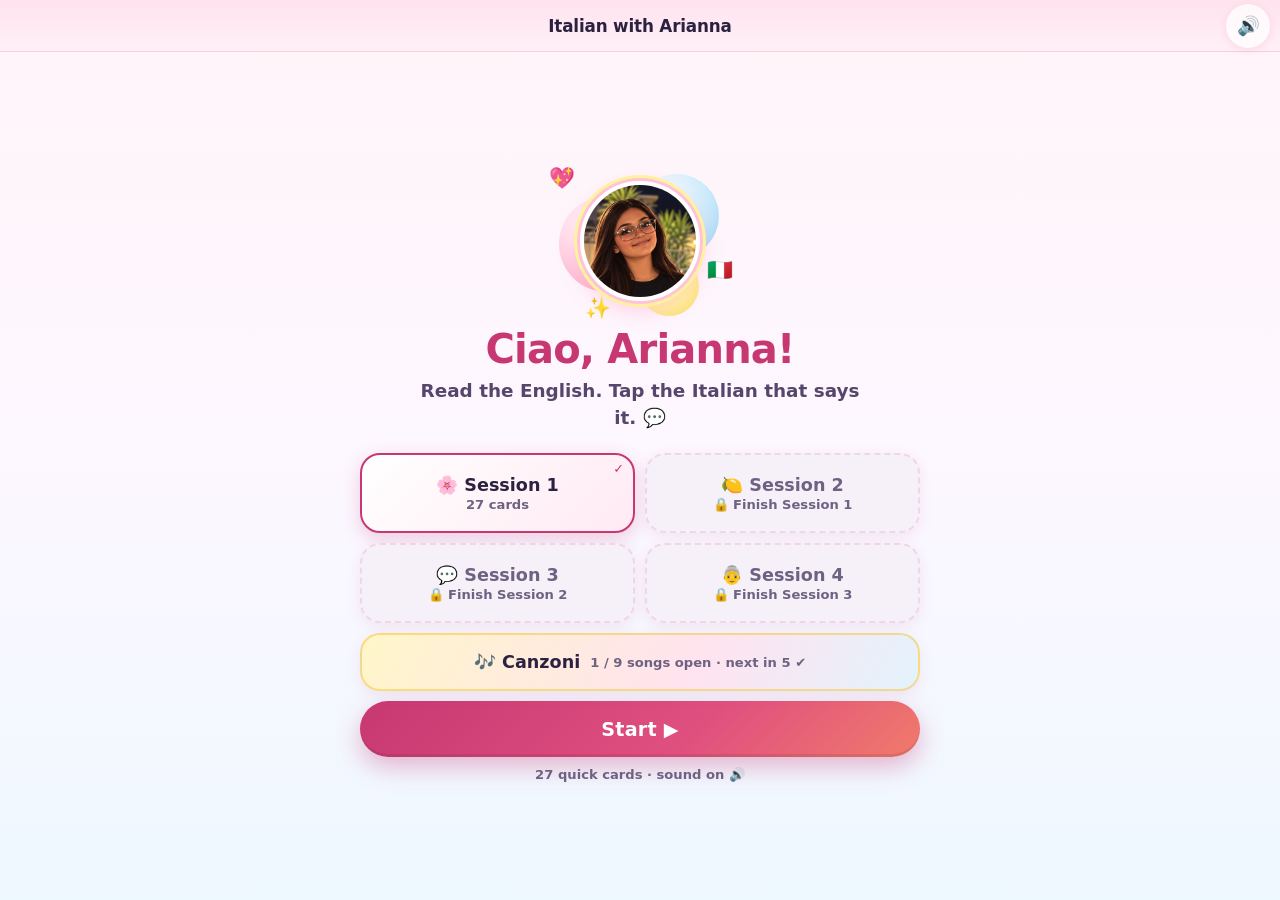
==== commit e1357298: "v11.2: no grandmother/family photos (13 cards now southern-Italy places, 5 family video clips remove" ====
--- a/index.html
+++ b/index.html
@@ -39,7 +39,7 @@
   <meta name="twitter:image:alt" content="Cute pastel card: a phone with a gelato, lemons, pizza, hearts and an Italian flag, with the title Italian with Arianna" />
   <link rel="canonical" href="https://appuccinohub.github.io/arianna-scroll/" />
 
-  <link rel="stylesheet" href="styles.css?v=11" />
+  <link rel="stylesheet" href="styles.css?v=11.2" />
 </head>
 <body>
   <div class="app" id="app">
@@ -63,7 +63,7 @@
           <div class="home-top">
             <div class="hero-art" aria-hidden="true">
               <span class="orb pink"></span><span class="orb sky"></span><span class="orb lemon"></span>
-              <img class="hero-avatar" src="images/avatar.jpg?v=11" alt="Arianna" width="120" height="120" decoding="async" />
+              <img class="hero-avatar" src="images/avatar.jpg?v=11.2" alt="Arianna" width="120" height="120" decoding="async" />
               <span class="float f1">💖</span><span class="float f2">🇮🇹</span><span class="float f3">✨</span>
             </div>
             <h1 class="home-hello" id="homeHello">Ciao, Arianna!</h1>
@@ -130,7 +130,7 @@
     <audio id="songPlayer" preload="none" playsinline webkit-playsinline></audio>
   </div>
   <noscript><p style="padding:24px;text-align:center">Please turn on JavaScript to play. 💛</p></noscript>
-  <script src="data.js?v=11"></script>
-  <script src="app.js?v=11"></script>
+  <script src="data.js?v=11.2"></script>
+  <script src="app.js?v=11.2"></script>
 </body>
 </html>
--- a/styles.css
+++ b/styles.css
@@ -545,7 +545,17 @@
   box-shadow: var(--shadow);
   animation: toastIn 0.25s ease;
 }
-.toast.toast-song { background: linear-gradient(135deg, #ff5fa2, #8f6bff); font-size: 1rem; animation: toastIn 0.25s ease, songPop 0.6s ease 0.25s 1; }
+.toast.toast-song { background: linear-gradient(135deg, #d0246c, #6b46d6); font-size: 1rem; animation: toastIn 0.25s ease, songPop 0.6s ease 0.25s 1; }
+/* Phones, on the cards (v11.2): slim banner over the top bar, so it covers as little of the photo as possible.
+   Taps go straight through to the buttons underneath. */
+.toast { pointer-events: none; }
+.toast.toast-hold { opacity: 0; animation: none; }   /* laptop: steps aside while the cards scroll */
+.toast.toast-top {
+  top: calc(var(--safe-t) + 3px);
+  max-width: calc(100% - 12px);
+  padding: 7px 14px; border-radius: 14px; line-height: 1.28;
+  box-shadow: 0 6px 18px rgba(43, 33, 64, 0.3);
+}
 @keyframes songPop { 0%, 100% { transform: translate(-50%, 0) scale(1); } 40% { transform: translate(-50%, 0) scale(1.07); } }
 @media (prefers-reduced-motion: reduce) { .toast.toast-song { animation: none; } }
 @keyframes toastIn { from { opacity: 0; transform: translate(-50%, -8px); } to { opacity: 1; transform: translate(-50%, 0); } }
@@ -743,6 +753,10 @@
   .song-toggle { min-width: 240px; font-size: 1.2rem; }
   .song-hint { font-size: 0.9rem; }
 
+  /* Pop-ups (v11.1): app.js places them at the top of the white words panel, never over the picture */
+  .toast { font-size: 1.05rem; padding: 12px 20px; }
+  .toast.toast-song { font-size: 1.12rem; padding: 12px 22px; }
+
   /* Arrows sit in the right margin, clear of the panel */
   .side-nav { right: calc(14px + var(--safe-r)); top: 50%; transform: translateY(-50%); gap: 12px; }
   .nav-btn { width: 52px; height: 52px; font-size: 1.35rem; }
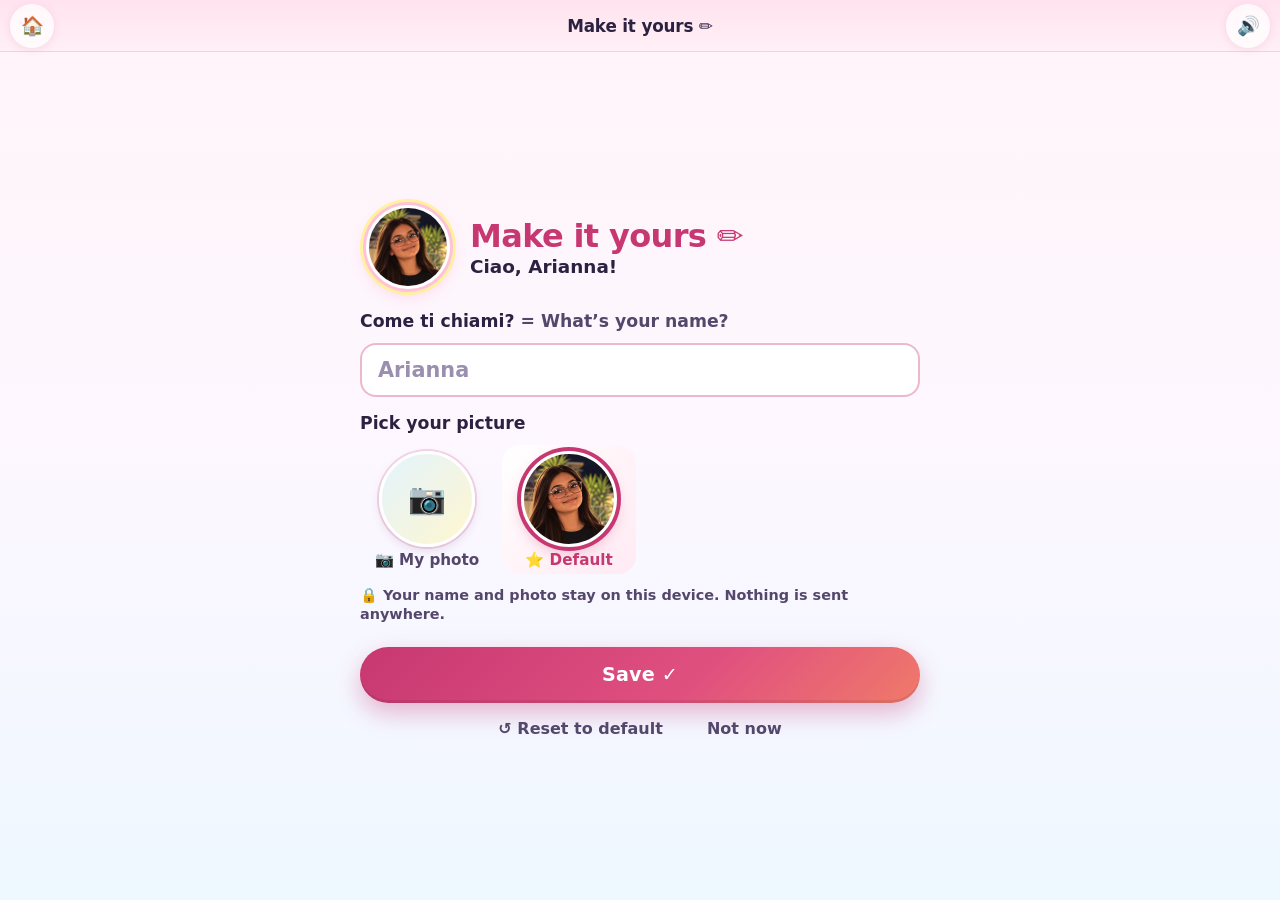
==== commit 105bf4f8: "v11.5: 'Make it yours' (first name + picture, saved only on this device): first-open screen for new " ====
--- a/index.html
+++ b/index.html
@@ -39,7 +39,7 @@
   <meta name="twitter:image:alt" content="Cute pastel card: a phone with a gelato, lemons, pizza, hearts and an Italian flag, with the title Italian with Arianna" />
   <link rel="canonical" href="https://appuccinohub.github.io/arianna-scroll/" />
 
-  <link rel="stylesheet" href="styles.css?v=11.2" />
+  <link rel="stylesheet" href="styles.css?v=11.5" />
 </head>
 <body>
   <div class="app" id="app">
@@ -63,11 +63,12 @@
           <div class="home-top">
             <div class="hero-art" aria-hidden="true">
               <span class="orb pink"></span><span class="orb sky"></span><span class="orb lemon"></span>
-              <img class="hero-avatar" src="images/avatar.jpg?v=11.2" alt="Arianna" width="120" height="120" decoding="async" />
+              <img class="hero-avatar" id="heroAvatar" src="images/avatar.jpg?v=11.5" alt="Arianna" width="120" height="120" decoding="async" />
               <span class="float f1">💖</span><span class="float f2">🇮🇹</span><span class="float f3">✨</span>
             </div>
             <h1 class="home-hello" id="homeHello">Ciao, Arianna!</h1>
-            <p class="home-blurb">Read the English. Tap the Italian that says it. 💬</p>
+            <p class="home-blurb" id="homeBlurb" role="status" aria-live="polite">Read the English. Tap the Italian that says it. 💬</p>
+            <button type="button" class="me-btn" id="btnMe">✏️ Make it yours</button>
           </div>
 
           <div class="home-bottom">
@@ -88,6 +89,33 @@
           <button type="button" class="nav-btn" id="btnNext" aria-label="Next card"><span aria-hidden="true">↓</span></button>
         </div>
         <p class="swipe-hint" id="swipeHint" aria-hidden="true" hidden>swipe up ↑</p>
+      </section>
+
+      <!-- MAKE IT YOURS (v11.5): first name + picture. Saved only on this device (localStorage), never sent anywhere. -->
+      <section class="screen" id="screenMe" aria-labelledby="meTitle" hidden>
+        <div class="me">
+          <div class="me-head">
+            <img class="me-preview" id="mePreview" src="images/avatar.jpg?v=11.5" alt="" width="84" height="84" decoding="async" />
+            <div class="me-head-text">
+              <h2 class="me-title" id="meTitle" tabindex="-1">Make it yours ✏️</h2>
+              <p class="me-hello" id="meHello" aria-live="polite">Ciao, Arianna!</p>
+            </div>
+          </div>
+          <label class="me-label" for="meName"><span lang="it">Come ti chiami?</span> <span class="me-en">= What’s your name?</span></label>
+          <input class="me-input" id="meName" type="text" maxlength="16" autocomplete="off" autocapitalize="words" autocorrect="off" spellcheck="false" enterkeyhint="done" placeholder="Arianna" />
+          <p class="me-label" id="mePickLabel">Pick your picture</p>
+          <div class="me-grid" id="meGrid" role="radiogroup" aria-labelledby="mePickLabel"></div>
+          <input class="me-file" id="meFile" type="file" accept="image/*" tabindex="-1" aria-hidden="true" />
+          <p class="me-note" id="meNote" role="status" aria-live="polite" hidden></p>
+          <p class="me-privacy">🔒 Your name and photo stay on this device. Nothing is sent anywhere.</p>
+          <div class="me-actions">
+            <button type="button" class="primary-btn" id="meSave">Save ✓</button>
+            <div class="me-row">
+              <button type="button" class="ghost-btn" id="meReset">↺ Reset to default</button>
+              <button type="button" class="ghost-btn" id="meCancel">Cancel</button>
+            </div>
+          </div>
+        </div>
       </section>
 
       <!-- CANZONI: songs list (open from the start) -->
@@ -130,7 +158,7 @@
     <audio id="songPlayer" preload="none" playsinline webkit-playsinline></audio>
   </div>
   <noscript><p style="padding:24px;text-align:center">Please turn on JavaScript to play. 💛</p></noscript>
-  <script src="data.js?v=11.2"></script>
-  <script src="app.js?v=11.2"></script>
+  <script src="data.js?v=11.5"></script>
+  <script src="app.js?v=11.5"></script>
 </body>
 </html>
--- a/styles.css
+++ b/styles.css
@@ -806,3 +806,113 @@
   .song-inner > .song-scene { font-size: 1.15rem; }
   .ly-line { font-size: 1.4rem; margin-bottom: 12px; }
 }
+
+/* ==========================================================================
+   v11.5 "Make it yours": first name + picture (saved only on this device)
+   ========================================================================== */
+.me-btn {
+  min-height: 44px;
+  margin-top: 4px;
+  padding: 8px 18px;
+  border-radius: 999px;
+  background: rgba(255, 255, 255, 0.92);
+  border: 2px solid rgba(199, 56, 114, 0.35);
+  color: var(--pink-deep);
+  font-size: 0.98rem;
+  font-weight: 800;
+  box-shadow: 0 4px 12px rgba(199, 56, 114, 0.12);
+}
+.me-btn:active { transform: scale(0.97); }
+.me-btn:hover { border-color: var(--pink-deep); }
+.me {
+  flex: 1;
+  min-height: 0;
+  overflow-y: auto;
+  display: flex;
+  flex-direction: column;
+  gap: 10px;
+  padding: 14px calc(20px + var(--safe-r)) calc(16px + var(--safe-b)) calc(20px + var(--safe-l));
+}
+.me > * { width: 100%; max-width: 560px; margin-left: auto; margin-right: auto; }
+.me-head { display: flex; align-items: center; gap: 14px; }
+.me-preview {
+  flex: 0 0 auto;
+  width: 84px; height: 84px; box-sizing: border-box;
+  border-radius: 50%; object-fit: cover; object-position: 50% 40%;
+  border: 3px solid #fff; background: #ffe3ee;
+  box-shadow: 0 0 0 3px #ffc2d9, 0 0 0 6px #fff1a0, 0 6px 16px rgba(255, 120, 170, 0.3);
+  margin: 6px;
+}
+.me-head-text { min-width: 0; }
+.me-title:focus { outline: none; }
+.home-blurb.home-note { color: var(--ink); background: #fff7cf; border-radius: 14px; padding: 4px 12px; font-weight: 800; }
+.me-title { margin: 0; font-size: 1.7rem; font-weight: 900; letter-spacing: -0.02em; color: var(--pink-deep); line-height: 1.15; }
+.me-hello { margin: 2px 0 0; font-size: 1.15rem; font-weight: 800; color: var(--ink); overflow-wrap: anywhere; }
+.me-label { margin-top: 4px; margin-bottom: 0; font-size: 1.08rem; font-weight: 800; color: var(--ink); }
+.me-en { font-weight: 700; color: var(--ink-soft); }
+.me-input {
+  width: 100%;
+  min-height: 54px;
+  padding: 10px 16px;
+  border-radius: 16px;
+  border: 2px solid rgba(199, 56, 114, 0.35);
+  background: #fff;
+  color: var(--ink);
+  font: inherit;
+  font-size: 1.3rem;           /* ≥16px so iPhone Safari does not zoom in */
+  font-weight: 800;
+}
+.me-input::placeholder { color: #9a8fae; font-weight: 700; }
+.me-input:focus { outline: 3px solid var(--pink-deep); outline-offset: 2px; border-color: var(--pink-deep); }
+.me-grid { display: grid; grid-template-columns: repeat(4, minmax(0, 1fr)); gap: 10px 8px; }
+.me-tile {
+  display: flex; flex-direction: column; align-items: center; gap: 4px;
+  padding: 6px 2px 4px;
+  border-radius: 18px;
+  min-height: 44px;
+}
+.me-circle {
+  position: relative;
+  width: min(72px, 100%); aspect-ratio: 1; border-radius: 50%;
+  overflow: hidden;
+  background: #ffe3ee;
+  border: 3px solid #fff;
+  box-shadow: 0 0 0 2px rgba(199, 56, 114, 0.18), 0 4px 10px rgba(120, 60, 110, 0.14);
+  display: grid; place-items: center;
+}
+.me-circle img { width: 100%; height: 100%; object-fit: cover; object-position: 50% 40%; display: block; }
+.me-cam { background: linear-gradient(135deg, #e3f3fd, #fff7cf); font-size: 1.9rem; }
+.me-cap { font-size: 0.9rem; font-weight: 800; color: var(--ink-soft); line-height: 1.2; white-space: nowrap; }
+.me-tile[aria-checked="true"] { background: linear-gradient(135deg, #fff, #ffeaf3); }
+.me-tile[aria-checked="true"] .me-circle { box-shadow: 0 0 0 4px var(--pink-deep), 0 6px 14px rgba(199, 56, 114, 0.3); }
+.me-tile[aria-checked="true"] .me-cap { color: var(--pink-deep); }
+.me-tile:active .me-circle { transform: scale(0.95); }
+.me-file { position: absolute; width: 1px; height: 1px; opacity: 0; overflow: hidden; pointer-events: none; }
+.me-note {
+  margin-top: 0; margin-bottom: 0;
+  padding: 10px 14px;
+  border-radius: 14px;
+  background: #fff7cf;
+  color: var(--ink);
+  font-size: 1rem;
+  font-weight: 700;
+  line-height: 1.35;
+}
+.me-privacy { margin-top: 0; margin-bottom: 0; font-size: 0.9rem; font-weight: 700; color: var(--ink-soft); line-height: 1.35; }
+.me-actions { display: flex; flex-direction: column; align-items: center; gap: 4px; margin-top: auto; padding-top: 4px; }
+.me-row { display: flex; justify-content: center; flex-wrap: wrap; gap: 4px 8px; }
+.me-row .ghost-btn { font-size: 1rem; }
+@media (max-height: 700px) {
+  .me { gap: 8px; padding-top: 10px; }
+  .me-preview { width: 70px; height: 70px; }
+  .me-title { font-size: 1.45rem; }
+  .me-circle { width: min(62px, 100%); }
+  .me-btn { min-height: 40px; margin-top: 0; }
+}
+@media (min-width: 900px) and (min-height: 540px) {
+  .me { justify-content: center; gap: 12px; }
+  .me-circle { width: min(96px, 100%); }
+  .me-cap { font-size: 0.95rem; }
+  .me-title { font-size: 2rem; }
+  .me-actions { margin-top: 6px; }
+}
